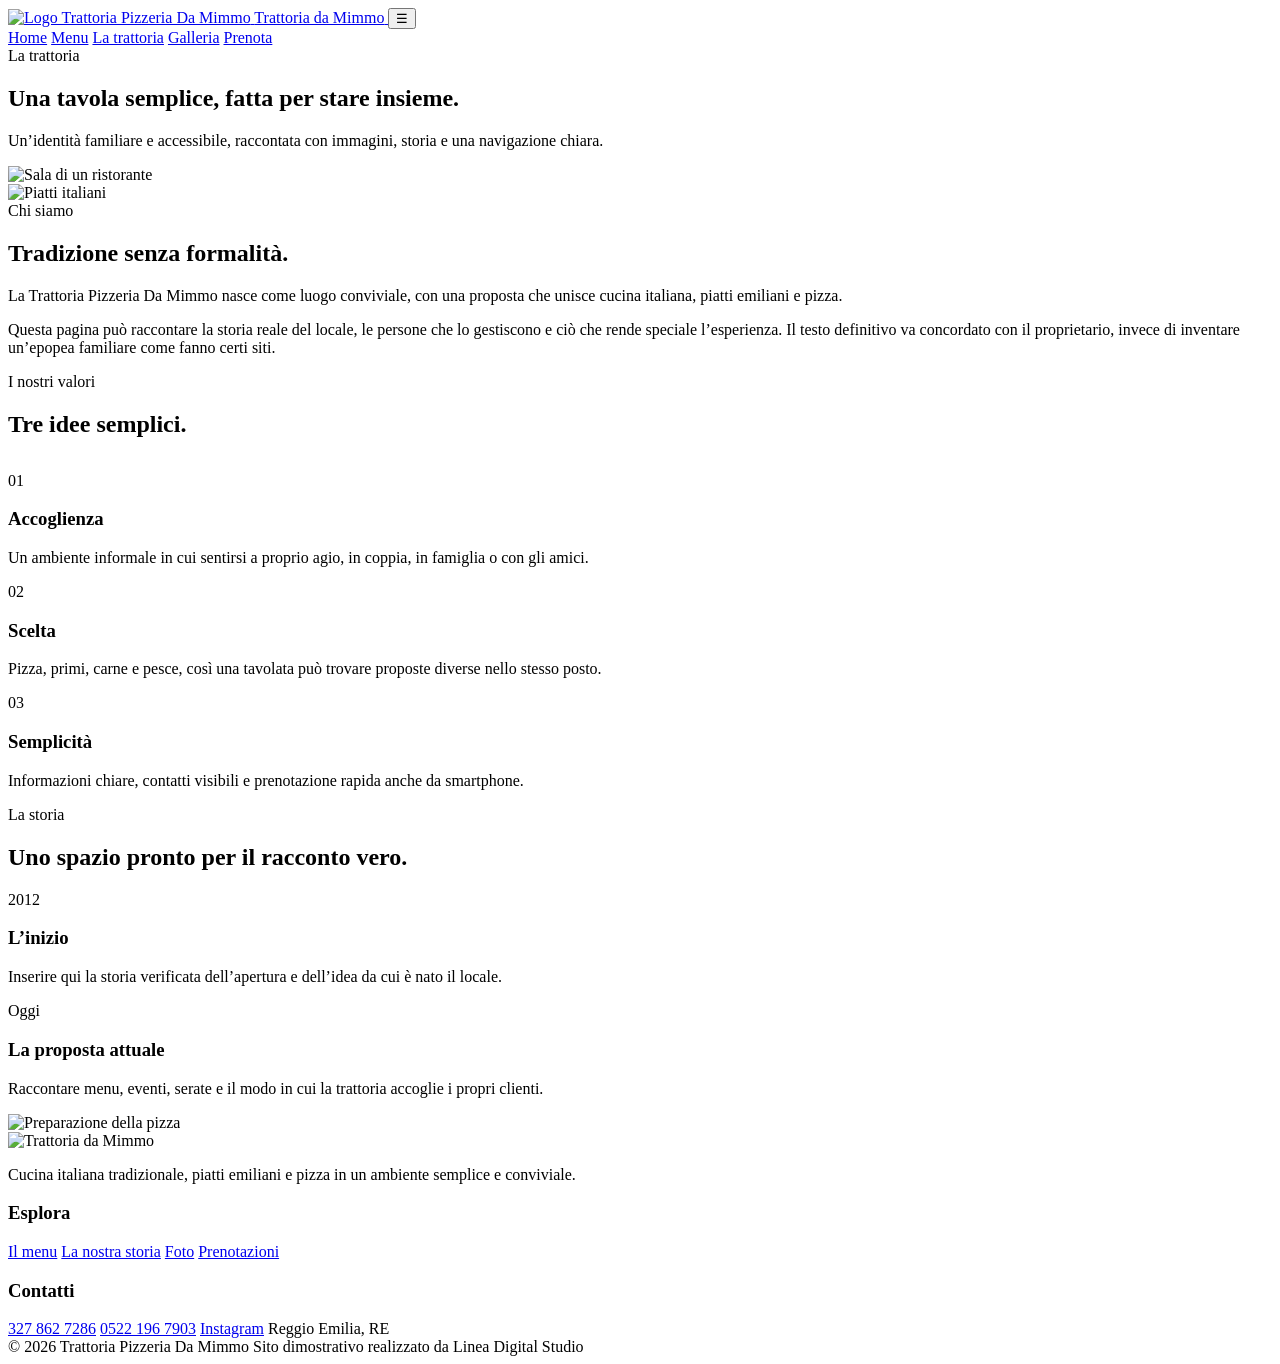
==== chi-siamo.html @ ab20e0b3 "Add files via upload" ====
<!doctype html>
<html lang="it">
<head>
  <meta charset="utf-8">
  <meta name="viewport" content="width=device-width, initial-scale=1">
  <meta name="description" content="Scopri l’identità e la proposta della Trattoria Pizzeria Da Mimmo.">
  <title>La trattoria | Da Mimmo</title>
  <link rel="icon" href="assets/img/logo-mimmo.png">
  <link rel="stylesheet" href="assets/css/style.css">
</head>
<body>
<header class="site-header">
  <div class="container nav">
    <a class="brand" href="index.html" aria-label="Trattoria da Mimmo, home">
      <img src="assets/img/logo-mimmo.png" alt="Logo Trattoria Pizzeria Da Mimmo">
      <span>Trattoria da Mimmo</span>
    </a>
    <button class="nav-toggle" type="button" aria-label="Apri il menu" aria-expanded="false">☰</button>
    <nav class="nav-links" aria-label="Navigazione principale">
      <a href="index.html">Home</a>
      <a href="menu.html">Menu</a>
      <a href="chi-siamo.html">La trattoria</a>
      <a href="galleria.html">Galleria</a>
      <a href="prenotazioni.html">Prenota</a>
    </nav>
  </div>
</header>
<main>
  <section class="page-hero page-hero--about"><div class="container"><span class="eyebrow">La trattoria</span><h1>Una tavola semplice, fatta per stare insieme.</h1><p>Un’identità familiare e accessibile, raccontata con immagini, storia e una navigazione chiara.</p></div></section>
  <section class="section"><div class="container grid-2">
    <div class="image-stack reveal"><div class="image-card main"><img src="https://images.unsplash.com/photo-1552566626-52f8b828add9?auto=format&fit=crop&w=1000&q=85" alt="Sala di un ristorante"></div><div class="small"><img src="https://images.unsplash.com/photo-1547592180-85f173990554?auto=format&fit=crop&w=700&q=85" alt="Piatti italiani"></div></div>
    <div class="reveal"><span class="eyebrow">Chi siamo</span><h2>Tradizione senza formalità.</h2><p class="lead">La Trattoria Pizzeria Da Mimmo nasce come luogo conviviale, con una proposta che unisce cucina italiana, piatti emiliani e pizza.</p><p>Questa pagina può raccontare la storia reale del locale, le persone che lo gestiscono e ciò che rende speciale l’esperienza. Il testo definitivo va concordato con il proprietario, invece di inventare un’epopea familiare come fanno certi siti.</p></div>
  </div></section>
  <section class="section band"><div class="container"><span class="eyebrow">I nostri valori</span><h2>Tre idee semplici.</h2><div class="grid-3" style="margin-top:34px">
    <article class="card feature-card reveal"><div class="feature-icon">01</div><h3>Accoglienza</h3><p>Un ambiente informale in cui sentirsi a proprio agio, in coppia, in famiglia o con gli amici.</p></article>
    <article class="card feature-card reveal"><div class="feature-icon">02</div><h3>Scelta</h3><p>Pizza, primi, carne e pesce, così una tavolata può trovare proposte diverse nello stesso posto.</p></article>
    <article class="card feature-card reveal"><div class="feature-icon">03</div><h3>Semplicità</h3><p>Informazioni chiare, contatti visibili e prenotazione rapida anche da smartphone.</p></article>
  </div></div></section>
  <section class="section"><div class="container grid-2"><div><span class="eyebrow">La storia</span><h2>Uno spazio pronto per il racconto vero.</h2><div class="timeline">
    <div class="timeline-item"><div class="timeline-year">2012</div><div class="timeline-content"><h3>L’inizio</h3><p>Inserire qui la storia verificata dell’apertura e dell’idea da cui è nato il locale.</p></div></div>
    <div class="timeline-item"><div class="timeline-year">Oggi</div><div class="timeline-content"><h3>La proposta attuale</h3><p>Raccontare menu, eventi, serate e il modo in cui la trattoria accoglie i propri clienti.</p></div></div>
  </div></div><div class="image-card reveal"><img src="https://images.unsplash.com/photo-1579751626657-72bc17010498?auto=format&fit=crop&w=1000&q=85" alt="Preparazione della pizza"></div></div></section>
</main>
<footer class="site-footer">
  <div class="container footer-grid">
    <div>
      <img class="footer-logo" src="assets/img/logo-mimmo.png" alt="Trattoria da Mimmo">
      <p>Cucina italiana tradizionale, piatti emiliani e pizza in un ambiente semplice e conviviale.</p>
    </div>
    <div>
      <h3>Esplora</h3>
      <div class="footer-links">
        <a href="menu.html">Il menu</a>
        <a href="chi-siamo.html">La nostra storia</a>
        <a href="galleria.html">Foto</a>
        <a href="prenotazioni.html">Prenotazioni</a>
      </div>
    </div>
    <div>
      <h3>Contatti</h3>
      <div class="footer-links">
        <a href="tel:+393278627286">327 862 7286</a>
        <a href="tel:+3905221967903">0522 196 7903</a>
        <a href="https://www.instagram.com/trattoria_pizzeria_da_mimmo/" target="_blank" rel="noopener">Instagram</a>
        <span>Reggio Emilia, RE</span>
      </div>
    </div>
  </div>
  <div class="container footer-bottom">
    <span>© <span id="year">2026</span> Trattoria Pizzeria Da Mimmo</span>
    <span>Sito dimostrativo realizzato da Linea Digital Studio</span>
  </div>
</footer>
<script src="assets/js/main.js"></script>
<script>document.getElementById('year').textContent = new Date().getFullYear();</script>
</body>
</html>
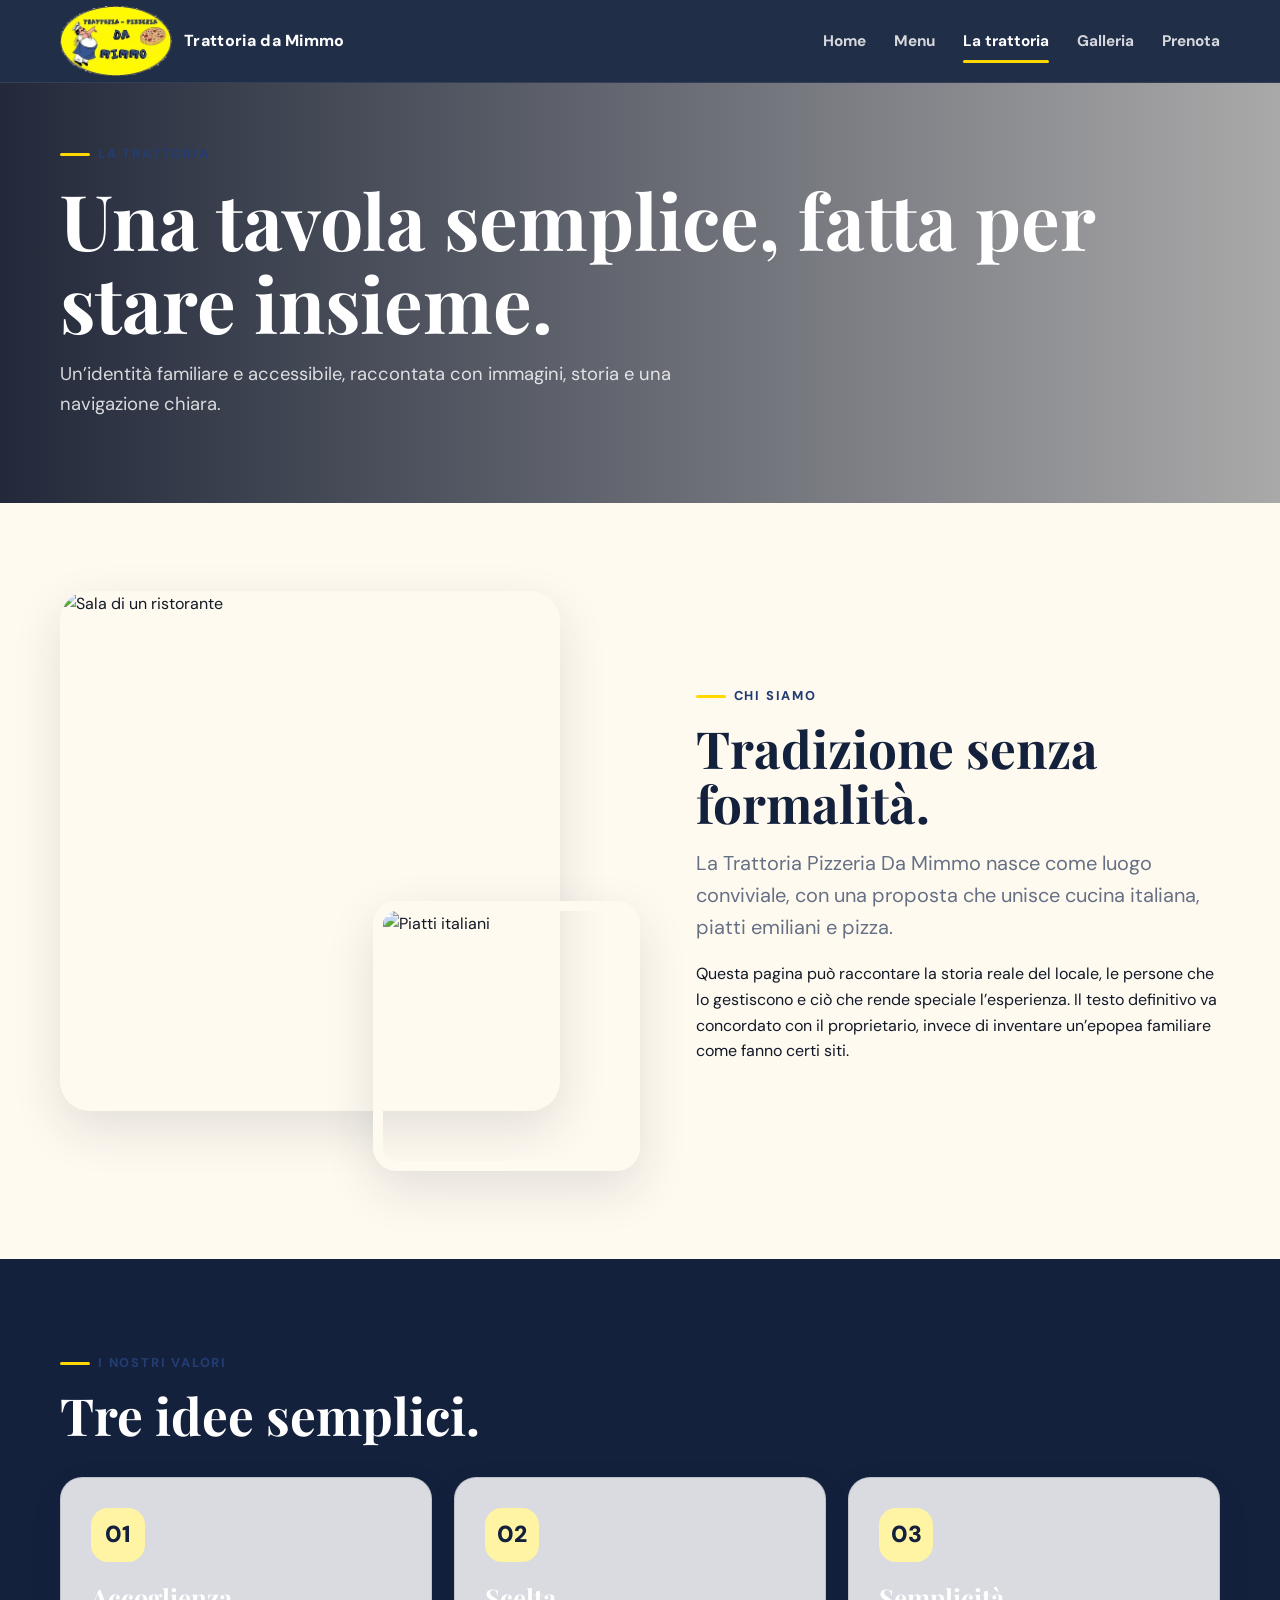
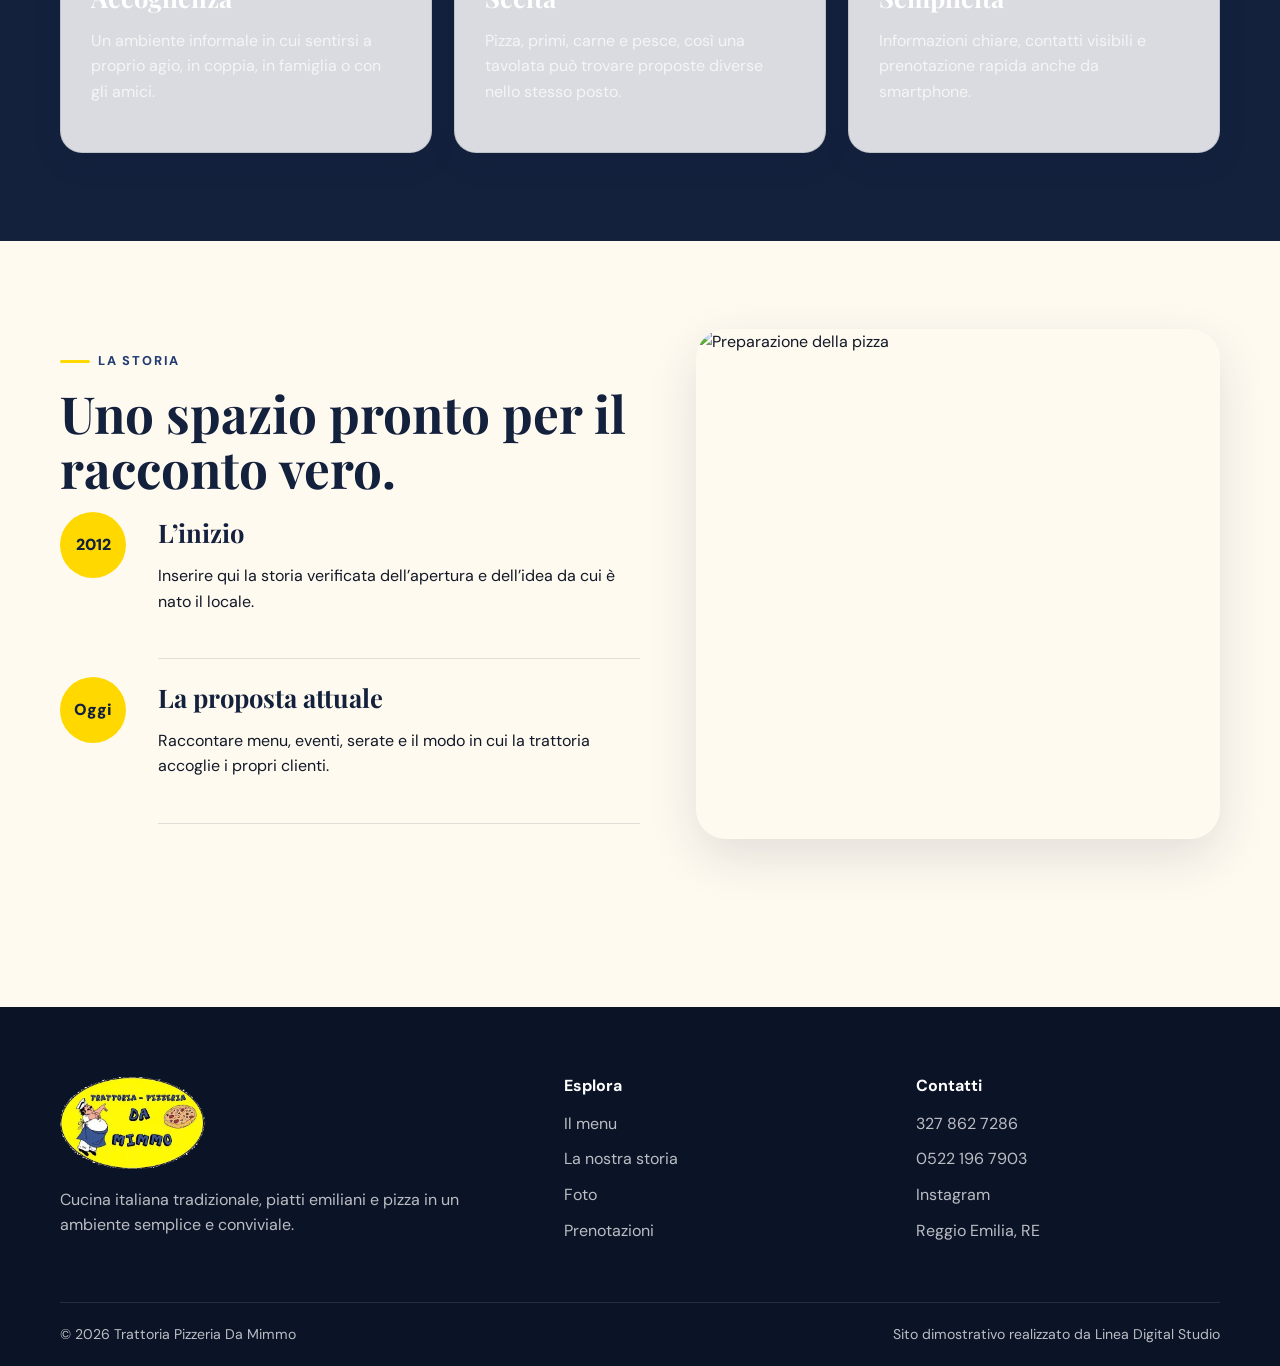
==== commit 18067e22: "Add files via upload" ====
--- a/chi-siamo.html
+++ b/chi-siamo.html
@@ -5,14 +5,14 @@
   <meta name="viewport" content="width=device-width, initial-scale=1">
   <meta name="description" content="Scopri l’identità e la proposta della Trattoria Pizzeria Da Mimmo.">
   <title>La trattoria | Da Mimmo</title>
-  <link rel="icon" href="assets/img/logo-mimmo.png">
-  <link rel="stylesheet" href="assets/css/style.css">
+  <link rel="icon" href="logo-mimmo.png">
+  <link rel="stylesheet" href="style.css">
 </head>
 <body>
 <header class="site-header">
   <div class="container nav">
     <a class="brand" href="index.html" aria-label="Trattoria da Mimmo, home">
-      <img src="assets/img/logo-mimmo.png" alt="Logo Trattoria Pizzeria Da Mimmo">
+      <img src="logo-mimmo.png" alt="Logo Trattoria Pizzeria Da Mimmo">
       <span>Trattoria da Mimmo</span>
     </a>
     <button class="nav-toggle" type="button" aria-label="Apri il menu" aria-expanded="false">☰</button>
@@ -44,7 +44,7 @@
 <footer class="site-footer">
   <div class="container footer-grid">
     <div>
-      <img class="footer-logo" src="assets/img/logo-mimmo.png" alt="Trattoria da Mimmo">
+      <img class="footer-logo" src="logo-mimmo.png" alt="Trattoria da Mimmo">
       <p>Cucina italiana tradizionale, piatti emiliani e pizza in un ambiente semplice e conviviale.</p>
     </div>
     <div>
@@ -71,7 +71,7 @@
     <span>Sito dimostrativo realizzato da Linea Digital Studio</span>
   </div>
 </footer>
-<script src="assets/js/main.js"></script>
+<script src="main.js"></script>
 <script>document.getElementById('year').textContent = new Date().getFullYear();</script>
 </body>
 </html>
--- a/style.css
+++ b/style.css
@@ -0,0 +1,397 @@
+@import url('https://fonts.googleapis.com/css2?family=DM+Sans:wght@400;500;600;700&family=Playfair+Display:wght@600;700;800&display=swap');
+
+:root {
+  --ink: #111827;
+  --muted: #667085;
+  --paper: #fffaf0;
+  --white: #ffffff;
+  --blue: #14213d;
+  --blue-2: #233d72;
+  --yellow: #ffd800;
+  --yellow-soft: #fff4a3;
+  --red: #b42318;
+  --line: rgba(20, 33, 61, 0.13);
+  --shadow: 0 18px 50px rgba(20, 33, 61, 0.12);
+  --radius: 22px;
+  --container: min(1160px, calc(100% - 36px));
+}
+
+* { box-sizing: border-box; }
+html { scroll-behavior: smooth; }
+body {
+  margin: 0;
+  color: var(--ink);
+  background: var(--paper);
+  font-family: "DM Sans", system-ui, -apple-system, BlinkMacSystemFont, "Segoe UI", sans-serif;
+  line-height: 1.6;
+}
+img { max-width: 100%; display: block; }
+a { color: inherit; text-decoration: none; }
+button, input, textarea, select { font: inherit; }
+
+.container { width: var(--container); margin-inline: auto; }
+.section { padding: 88px 0; }
+.section--tight { padding: 58px 0; }
+.eyebrow {
+  display: inline-flex;
+  gap: 8px;
+  align-items: center;
+  margin-bottom: 14px;
+  color: var(--blue-2);
+  font-size: 0.8rem;
+  font-weight: 800;
+  letter-spacing: 0.14em;
+  text-transform: uppercase;
+}
+.eyebrow::before {
+  content: "";
+  width: 30px;
+  height: 3px;
+  border-radius: 99px;
+  background: var(--yellow);
+}
+h1, h2, h3 {
+  margin: 0 0 16px;
+  color: var(--blue);
+  font-family: "Playfair Display", Georgia, serif;
+  line-height: 1.08;
+}
+h1 { font-size: clamp(2.6rem, 6vw, 5.8rem); }
+h2 { font-size: clamp(2rem, 4vw, 3.6rem); }
+h3 { font-size: clamp(1.25rem, 2vw, 1.65rem); }
+p { margin: 0 0 18px; }
+.lead { max-width: 720px; color: var(--muted); font-size: clamp(1.05rem, 2vw, 1.25rem); }
+
+.site-header {
+  position: sticky;
+  top: 0;
+  z-index: 100;
+  border-bottom: 1px solid rgba(255,255,255,.08);
+  background: rgba(20,33,61,.94);
+  backdrop-filter: blur(14px);
+}
+.nav {
+  min-height: 82px;
+  display: flex;
+  align-items: center;
+  justify-content: space-between;
+  gap: 24px;
+}
+.brand { display: inline-flex; align-items: center; gap: 12px; }
+.brand img { width: 112px; height: auto; }
+.brand span { color: #fff; font-weight: 800; letter-spacing: .02em; }
+.nav-links { display: flex; align-items: center; gap: 28px; }
+.nav-links a {
+  position: relative;
+  color: rgba(255,255,255,.82);
+  font-weight: 700;
+  font-size: .96rem;
+}
+.nav-links a:hover,
+.nav-links a.active { color: #fff; }
+.nav-links a.active::after {
+  content: "";
+  position: absolute;
+  left: 0;
+  right: 0;
+  bottom: -10px;
+  height: 3px;
+  border-radius: 99px;
+  background: var(--yellow);
+}
+.nav-toggle {
+  display: none;
+  width: 46px;
+  height: 46px;
+  border: 1px solid rgba(255,255,255,.22);
+  border-radius: 14px;
+  background: transparent;
+  color: #fff;
+  cursor: pointer;
+}
+
+.btn-row { display: flex; flex-wrap: wrap; gap: 13px; margin-top: 30px; }
+.btn {
+  display: inline-flex;
+  align-items: center;
+  justify-content: center;
+  gap: 9px;
+  min-height: 50px;
+  padding: 0 22px;
+  border: 1px solid transparent;
+  border-radius: 14px;
+  font-weight: 800;
+  transition: .2s ease;
+}
+.btn:hover { transform: translateY(-2px); }
+.btn--primary { background: var(--yellow); color: var(--blue); box-shadow: 0 10px 30px rgba(255,216,0,.28); }
+.btn--dark { background: var(--blue); color: #fff; }
+.btn--ghost { border-color: rgba(255,255,255,.45); color: #fff; background: rgba(255,255,255,.06); }
+.btn--outline { border-color: var(--blue); color: var(--blue); background: transparent; }
+
+.hero {
+  position: relative;
+  min-height: 720px;
+  display: grid;
+  align-items: center;
+  overflow: hidden;
+  color: #fff;
+  background:
+    linear-gradient(90deg, rgba(10,18,38,.92) 0%, rgba(10,18,38,.72) 48%, rgba(10,18,38,.22) 100%),
+    url('https://images.unsplash.com/photo-1574071318508-1cdbab80d002?auto=format&fit=crop&w=1800&q=85') center/cover;
+}
+.hero::after {
+  content: "";
+  position: absolute;
+  inset: auto -5% -190px;
+  height: 310px;
+  border-radius: 50% 50% 0 0;
+  background: var(--paper);
+}
+.hero-content { position: relative; z-index: 2; max-width: 760px; padding: 92px 0 180px; }
+.hero .eyebrow, .hero h1 { color: #fff; }
+.hero .lead { color: rgba(255,255,255,.86); }
+.hero-kicker {
+  display: inline-flex;
+  align-items: center;
+  gap: 10px;
+  padding: 8px 13px;
+  border: 1px solid rgba(255,255,255,.18);
+  border-radius: 999px;
+  background: rgba(255,255,255,.09);
+  color: #fff;
+  font-weight: 700;
+  font-size: .9rem;
+  margin-bottom: 20px;
+}
+.hero-kicker i { width: 8px; height: 8px; border-radius: 50%; background: var(--yellow); box-shadow: 0 0 0 5px rgba(255,216,0,.14); }
+
+.stats {
+  position: relative;
+  z-index: 3;
+  margin-top: -138px;
+}
+.stats-grid {
+  display: grid;
+  grid-template-columns: repeat(3, 1fr);
+  overflow: hidden;
+  border-radius: var(--radius);
+  background: #fff;
+  box-shadow: var(--shadow);
+}
+.stat { padding: 30px; border-right: 1px solid var(--line); }
+.stat:last-child { border-right: 0; }
+.stat strong { display: block; color: var(--blue); font-size: 1.15rem; }
+.stat span { color: var(--muted); }
+
+.grid-2 { display: grid; grid-template-columns: 1.05fr .95fr; gap: 56px; align-items: center; }
+.grid-3 { display: grid; grid-template-columns: repeat(3, 1fr); gap: 22px; }
+.card {
+  border: 1px solid var(--line);
+  border-radius: var(--radius);
+  background: rgba(255,255,255,.84);
+  box-shadow: 0 10px 36px rgba(20,33,61,.06);
+}
+.feature-card { padding: 30px; }
+.feature-icon {
+  width: 54px;
+  height: 54px;
+  display: grid;
+  place-items: center;
+  margin-bottom: 22px;
+  border-radius: 17px;
+  background: var(--yellow-soft);
+  color: var(--blue);
+  font-size: 1.45rem;
+  font-weight: 900;
+}
+.feature-card p { color: var(--muted); }
+
+.image-card {
+  min-height: 510px;
+  overflow: hidden;
+  border-radius: 30px;
+  box-shadow: var(--shadow);
+}
+.image-card img { width: 100%; height: 100%; object-fit: cover; }
+.image-stack { position: relative; min-height: 580px; }
+.image-stack .main { position: absolute; inset: 0 80px 60px 0; }
+.image-stack .small {
+  position: absolute;
+  right: 0;
+  bottom: 0;
+  width: 46%;
+  height: 270px;
+  border: 10px solid var(--paper);
+  border-radius: 24px;
+  overflow: hidden;
+  box-shadow: var(--shadow);
+}
+.image-stack img { width: 100%; height: 100%; object-fit: cover; }
+
+.band { background: var(--blue); color: #fff; }
+.band h2, .band h3 { color: #fff; }
+.band p { color: rgba(255,255,255,.72); }
+
+.menu-preview { display: grid; grid-template-columns: repeat(2, 1fr); gap: 16px; }
+.menu-item {
+  display: flex;
+  justify-content: space-between;
+  gap: 20px;
+  padding: 19px 0;
+  border-bottom: 1px dashed rgba(20,33,61,.25);
+}
+.menu-item strong { display: block; color: var(--blue); }
+.menu-item small { color: var(--muted); }
+.price { white-space: nowrap; color: var(--red); font-weight: 800; }
+
+.gallery-grid {
+  display: grid;
+  grid-template-columns: 1.2fr .8fr .8fr;
+  grid-auto-rows: 250px;
+  gap: 16px;
+}
+.gallery-grid figure {
+  margin: 0;
+  overflow: hidden;
+  border-radius: 20px;
+  background: #ddd;
+}
+.gallery-grid figure:first-child { grid-row: span 2; }
+.gallery-grid img { width: 100%; height: 100%; object-fit: cover; transition: transform .35s ease; }
+.gallery-grid figure:hover img { transform: scale(1.04); }
+
+.page-hero {
+  position: relative;
+  min-height: 420px;
+  display: grid;
+  align-items: end;
+  color: #fff;
+  background-position: center;
+  background-size: cover;
+}
+.page-hero::before { content: ""; position: absolute; inset: 0; background: linear-gradient(90deg, rgba(10,18,38,.9), rgba(10,18,38,.35)); }
+.page-hero .container { position: relative; z-index: 1; padding-bottom: 66px; }
+.page-hero h1 { color: #fff; font-size: clamp(2.6rem, 6vw, 5rem); }
+.page-hero p { max-width: 700px; color: rgba(255,255,255,.82); font-size: 1.15rem; }
+.page-hero--menu { background-image: url('https://images.unsplash.com/photo-1551183053-bf91a1d81141?auto=format&fit=crop&w=1800&q=85'); }
+.page-hero--about { background-image: url('https://images.unsplash.com/photo-1552566626-52f8b828add9?auto=format&fit=crop&w=1800&q=85'); }
+.page-hero--gallery { background-image: url('https://images.unsplash.com/photo-1547592180-85f173990554?auto=format&fit=crop&w=1800&q=85'); }
+.page-hero--contact { background-image: url('https://images.unsplash.com/photo-1513104890138-7c749659a591?auto=format&fit=crop&w=1800&q=85'); }
+
+.menu-section { padding: 38px 0; }
+.menu-section + .menu-section { border-top: 1px solid var(--line); }
+.menu-columns { display: grid; grid-template-columns: repeat(2, 1fr); gap: 0 42px; }
+.menu-note { padding: 20px 24px; border-left: 5px solid var(--yellow); border-radius: 0 14px 14px 0; background: #fff; color: var(--muted); }
+
+.timeline { display: grid; gap: 18px; }
+.timeline-item { display: grid; grid-template-columns: 78px 1fr; gap: 20px; }
+.timeline-year {
+  width: 66px;
+  height: 66px;
+  display: grid;
+  place-items: center;
+  border-radius: 50%;
+  background: var(--yellow);
+  color: var(--blue);
+  font-weight: 900;
+}
+.timeline-content { padding: 7px 0 26px; border-bottom: 1px solid var(--line); }
+
+.contact-grid { display: grid; grid-template-columns: .9fr 1.1fr; gap: 28px; align-items: start; }
+.contact-card { padding: 30px; }
+.contact-list { display: grid; gap: 18px; margin: 24px 0; }
+.contact-list a, .contact-list div { display: flex; gap: 12px; align-items: flex-start; }
+.contact-list b { color: var(--blue); }
+.form-grid { display: grid; grid-template-columns: repeat(2, 1fr); gap: 15px; }
+.form-field { display: grid; gap: 7px; }
+.form-field--full { grid-column: 1 / -1; }
+label { color: var(--blue); font-weight: 700; }
+input, textarea, select {
+  width: 100%;
+  border: 1px solid var(--line);
+  border-radius: 13px;
+  background: #fff;
+  color: var(--ink);
+  padding: 14px 15px;
+  outline: none;
+}
+input:focus, textarea:focus, select:focus { border-color: var(--blue-2); box-shadow: 0 0 0 4px rgba(35,61,114,.1); }
+textarea { min-height: 130px; resize: vertical; }
+.map-box {
+  min-height: 360px;
+  display: grid;
+  place-items: center;
+  padding: 30px;
+  border-radius: var(--radius);
+  color: #fff;
+  text-align: center;
+  background:
+    linear-gradient(rgba(20,33,61,.75), rgba(20,33,61,.75)),
+    url('https://images.unsplash.com/photo-1524661135-423995f22d0b?auto=format&fit=crop&w=1200&q=80') center/cover;
+}
+
+.cta {
+  padding: 58px;
+  border-radius: 30px;
+  background: linear-gradient(120deg, var(--blue), #294a89);
+  color: #fff;
+  box-shadow: var(--shadow);
+}
+.cta h2 { color: #fff; }
+.cta p { color: rgba(255,255,255,.76); }
+
+.site-footer { margin-top: 80px; background: #0b1427; color: rgba(255,255,255,.72); }
+.footer-grid { display: grid; grid-template-columns: 1.2fr .8fr .8fr; gap: 48px; padding: 70px 0 46px; }
+.footer-logo { width: 145px; margin-bottom: 18px; }
+.site-footer h3 { color: #fff; font-family: "DM Sans", sans-serif; font-size: 1rem; }
+.footer-links { display: grid; gap: 10px; }
+.footer-links a:hover { color: var(--yellow); }
+.footer-bottom { display: flex; justify-content: space-between; gap: 20px; padding: 20px 0; border-top: 1px solid rgba(255,255,255,.1); font-size: .88rem; }
+
+.reveal { opacity: 0; transform: translateY(18px); transition: .65s ease; }
+.reveal.visible { opacity: 1; transform: none; }
+
+@media (max-width: 900px) {
+  .nav-toggle { display: grid; place-items: center; }
+  .nav-links {
+    position: absolute;
+    top: 82px;
+    left: 18px;
+    right: 18px;
+    display: none;
+    padding: 18px;
+    border-radius: 18px;
+    background: var(--blue);
+    box-shadow: var(--shadow);
+  }
+  .nav-links.open { display: grid; gap: 18px; }
+  .nav-links a.active::after { display: none; }
+  .brand span { display: none; }
+  .hero { min-height: 650px; background-position: 60% center; }
+  .hero-content { padding-top: 72px; }
+  .stats-grid, .grid-3, .footer-grid { grid-template-columns: 1fr; }
+  .stat { border-right: 0; border-bottom: 1px solid var(--line); }
+  .stat:last-child { border-bottom: 0; }
+  .grid-2, .contact-grid { grid-template-columns: 1fr; }
+  .image-stack { min-height: 470px; }
+  .gallery-grid { grid-template-columns: 1fr 1fr; grid-auto-rows: 220px; }
+  .gallery-grid figure:first-child { grid-column: 1 / -1; grid-row: auto; }
+  .menu-columns { grid-template-columns: 1fr; }
+}
+
+@media (max-width: 600px) {
+  :root { --container: min(100% - 24px, 1160px); }
+  .section { padding: 68px 0; }
+  .hero { min-height: 650px; }
+  .hero-content { padding-bottom: 150px; }
+  .stats { margin-top: -116px; }
+  .image-stack .main { inset: 0 28px 80px 0; }
+  .image-stack .small { width: 55%; height: 220px; }
+  .gallery-grid { grid-template-columns: 1fr; grid-auto-rows: 240px; }
+  .gallery-grid figure:first-child { grid-column: auto; }
+  .form-grid { grid-template-columns: 1fr; }
+  .form-field--full { grid-column: auto; }
+  .cta { padding: 34px 24px; }
+  .footer-bottom { flex-direction: column; }
+}
